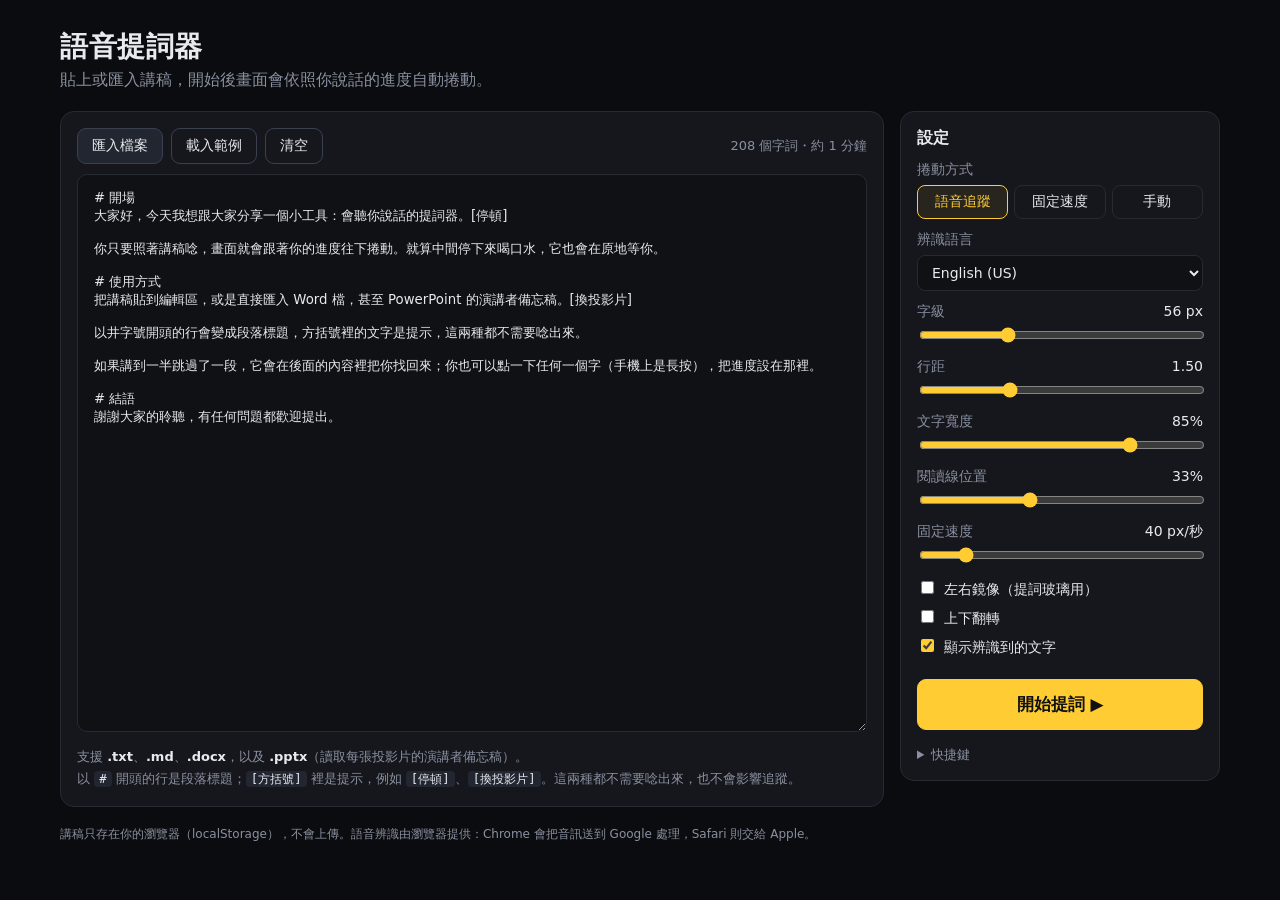
==== index.html @ fc582e8c "Add voice-tracking teleprompter Static web app for GitHub Pages: follows the speaker with the Web Sp" ====
<!doctype html>
<html lang="zh-Hant">
<head>
<meta charset="utf-8">
<meta name="viewport" content="width=device-width, initial-scale=1, viewport-fit=cover">
<title>語音提詞器</title>
<meta name="description" content="會聽你說話、自動跟上進度的簡報提詞器。">
<meta name="theme-color" content="#0b0c0f">
<meta name="apple-mobile-web-app-capable" content="yes">
<meta name="mobile-web-app-capable" content="yes">
<meta name="apple-mobile-web-app-status-bar-style" content="black-translucent">
<meta name="apple-mobile-web-app-title" content="提詞器">
<meta name="format-detection" content="telephone=no">
<link rel="manifest" href="manifest.webmanifest">
<link rel="apple-touch-icon" href="icon-180.png">
<link rel="icon" href="data:image/svg+xml,%3Csvg xmlns='http://www.w3.org/2000/svg' viewBox='0 0 64 64'%3E%3Crect width='64' height='64' rx='14' fill='%23111'/%3E%3Cpath d='M14 22h36M14 32h28M14 42h20' stroke='%23ffcc33' stroke-width='6' stroke-linecap='round'/%3E%3C/svg%3E">
<link rel="stylesheet" href="style.css">
</head>
<body>

<main id="editor">
  <header class="top">
    <h1>語音提詞器</h1>
    <p class="sub">貼上或匯入講稿，開始後畫面會依照你說話的進度自動捲動。</p>
  </header>

  <section class="grid">
    <div class="card script-card">
      <div class="toolbar">
        <label class="btn" for="file">匯入檔案</label>
        <input type="file" id="file" accept=".txt,.md,.markdown,.docx,.pptx,text/plain" hidden>
        <button id="sample" class="btn ghost" type="button">載入範例</button>
        <button id="clear" class="btn ghost" type="button">清空</button>
        <span id="stats" class="muted"></span>
      </div>
      <textarea id="script" spellcheck="false" placeholder="在這裡貼上講稿，或把 .txt / .md / .docx / .pptx 檔案拖進來。"></textarea>
      <p class="hint">
        支援 <b>.txt</b>、<b>.md</b>、<b>.docx</b>，以及 <b>.pptx</b>（讀取每張投影片的演講者備忘稿）。<br>
        以 <code>#</code> 開頭的行是段落標題；<code>[方括號]</code> 裡是提示，例如 <code>[停頓]</code>、<code>[換投影片]</code>。這兩種都不需要唸出來，也不會影響追蹤。
      </p>
    </div>

    <aside class="card settings">
      <h2>設定</h2>

      <fieldset class="seg">
        <legend>捲動方式</legend>
        <label><input type="radio" name="mode" value="voice" data-s="mode"> 語音追蹤</label>
        <label><input type="radio" name="mode" value="auto" data-s="mode"> 固定速度</label>
        <label><input type="radio" name="mode" value="manual" data-s="mode"> 手動</label>
      </fieldset>

      <label class="row">辨識語言
        <select id="lang" data-s="lang">
          <option value="zh-TW">中文（台灣）</option>
          <option value="zh-HK">粵語（香港）</option>
          <option value="zh-CN">普通话（中国大陆）</option>
          <option value="en-US">English (US)</option>
          <option value="en-GB">English (UK)</option>
          <option value="ja-JP">日本語</option>
          <option value="ko-KR">한국어</option>
          <option value="fr-FR">Français</option>
          <option value="de-DE">Deutsch</option>
          <option value="es-ES">Español</option>
        </select>
      </label>

      <label class="row">字級 <output data-for="fontSize"></output>
        <input type="range" min="20" max="140" step="2" data-s="fontSize">
      </label>
      <label class="row">行距 <output data-for="lineHeight"></output>
        <input type="range" min="1.1" max="2.4" step="0.05" data-s="lineHeight">
      </label>
      <label class="row">文字寬度 <output data-for="width"></output>
        <input type="range" min="40" max="100" step="1" data-s="width">
      </label>
      <label class="row">閱讀線位置 <output data-for="readingLine"></output>
        <input type="range" min="10" max="70" step="1" data-s="readingLine">
      </label>
      <label class="row">固定速度 <output data-for="speed"></output>
        <input type="range" min="5" max="250" step="5" data-s="speed">
      </label>

      <div class="checks">
        <label><input type="checkbox" data-s="mirrorX"> 左右鏡像（提詞玻璃用）</label>
        <label><input type="checkbox" data-s="mirrorY"> 上下翻轉</label>
        <label><input type="checkbox" data-s="transcript"> 顯示辨識到的文字</label>
      </div>

      <div id="support" class="notice" hidden></div>

      <button id="start" class="btn primary big" type="button">開始提詞 ▶</button>
      <button id="resume" class="btn ghost wide" type="button" hidden>從上次位置繼續</button>

      <details class="keys">
        <summary>快捷鍵</summary>
        <dl>
          <dt>空白鍵</dt><dd>開始／暫停</dd>
          <dt>← →</dt><dd>上一句／下一句（固定速度模式：調整段落）</dd>
          <dt>↑ ↓</dt><dd>上一段／下一段（固定速度模式：調整速度）</dd>
          <dt>PageUp / PageDown</dt><dd>上一段／下一段（簡報筆可用）</dd>
          <dt>+ −</dt><dd>放大／縮小字</dd>
          <dt>M</dt><dd>左右鏡像</dd>
          <dt>F</dt><dd>全螢幕</dd>
          <dt>Home</dt><dd>回到開頭</dd>
          <dt>Esc</dt><dd>回到編輯</dd>
          <dt>點一下文字</dt><dd>把進度設在那裡</dd>
          <dt>滾輪／拖曳</dt><dd>手動調整，停手後會從閱讀線重新對位</dd>
        </dl>
      </details>
    </aside>
  </section>

  <div class="mobile-bar"><button id="startMobile" class="btn primary" type="button">開始提詞 ▶</button></div>

  <footer class="foot muted">
    講稿只存在你的瀏覽器（localStorage），不會上傳。語音辨識由瀏覽器提供：Chrome 會把音訊送到 Google 處理，Safari 則交給 Apple。
  </footer>
</main>

<div id="prompter" hidden>
  <div id="stage">
    <div id="content"></div>
    <div id="marker"></div>
  </div>

  <div id="hud">
    <div class="hud-left">
      <span id="dot" class="dot"></span>
      <span id="status">已暫停</span>
      <span id="timer" class="mono">00:00</span>
      <span id="progress" class="mono">0%</span>
      <span id="section" class="section"></span>
    </div>
    <div class="hud-right">
      <button id="hToggle" class="main" type="button" title="開始／暫停（空白鍵）">▶</button>
      <button id="hSlower" class="auto-only" type="button" title="慢一點（↑）">慢</button>
      <button id="hFaster" class="auto-only" type="button" title="快一點（↓）">快</button>
      <button id="hHome" type="button" title="回到開頭（Home）">⟲</button>
      <button id="hSmaller" type="button" title="縮小字（−）">A−</button>
      <button id="hBigger" type="button" title="放大字（+）">A+</button>
      <button id="hMirror" type="button" title="左右鏡像（M）">⇋</button>
      <button id="hFull" type="button" title="全螢幕（F）">⛶</button>
      <button id="hExit" type="button" title="回到編輯（Esc）">✕</button>
    </div>
  </div>

  <div id="transcript"></div>
</div>

<div id="toast" role="status" aria-live="polite"></div>
<div id="drop">放開以匯入講稿</div>

<script src="app.js"></script>
</body>
</html>
---- style.css ----
:root {
  --fs: 56px;
  --lh: 1.5;
  --w: 85%;
  --rl: 33%;
  --bg: #0b0c0f;
  --panel: #15171c;
  --line: #262a33;
  --text: #e8eaf0;
  --muted: #8a90a0;
  --accent: #ffcc33;
  --accent2: #6aa0ff;
  --cue: #7fd1b9;
}

* { box-sizing: border-box; }
[hidden] { display: none !important; }

html { -webkit-text-size-adjust: 100%; text-size-adjust: 100%; }
html, body {
  margin: 0;
  min-height: 100%;
  background: var(--bg);
  color: var(--text);
  font-family: system-ui, -apple-system, "PingFang TC", "Noto Sans TC", "Microsoft JhengHei", "Hiragino Sans", sans-serif;
}

/* ---------- editor ---------- */
#editor { max-width: 1200px; margin: 0 auto; padding: 28px 20px 40px; }
.top h1 { margin: 0 0 4px; font-size: 28px; letter-spacing: .02em; }
.sub { margin: 0 0 20px; color: var(--muted); }

.grid { display: grid; grid-template-columns: minmax(0, 1fr) 320px; gap: 16px; align-items: start; }
@media (max-width: 860px) { .grid { grid-template-columns: 1fr; } }

.card { background: var(--panel); border: 1px solid var(--line); border-radius: 14px; padding: 16px; }
.card h2 { margin: 0 0 12px; font-size: 16px; }

.toolbar { display: flex; flex-wrap: wrap; gap: 8px; align-items: center; margin-bottom: 10px; }
#stats { margin-left: auto; font-size: 13px; }

textarea {
  width: 100%;
  min-height: 62vh;
  resize: vertical;
  background: #0f1115;
  color: var(--text);
  border: 1px solid var(--line);
  border-radius: 10px;
  padding: 14px 16px;
  font: 16px/1.75 inherit;
  font-family: inherit;
  outline: none;
}
textarea:focus { border-color: #3b4252; }

.hint { margin: 10px 0 0; font-size: 13px; line-height: 1.7; color: var(--muted); }
.hint b { color: var(--text); font-weight: 600; }
code { background: #222630; padding: 1px 5px; border-radius: 4px; font-size: .95em; color: var(--text); }

.btn {
  display: inline-flex; align-items: center; justify-content: center; gap: 6px;
  border: 1px solid #3a4050; background: #222630; color: var(--text);
  border-radius: 9px; padding: 8px 14px; font: inherit; font-size: 14px; cursor: pointer;
  user-select: none;
}
.btn:hover { background: #2a2f3b; }
.btn.ghost { background: transparent; }
.btn.primary { background: var(--accent); border-color: var(--accent); color: #111; font-weight: 700; }
.btn.primary:hover { filter: brightness(1.05); }
.btn.big { width: 100%; padding: 13px; font-size: 17px; margin-top: 14px; }
.btn.wide { width: 100%; margin-top: 8px; }

.settings .row { display: block; font-size: 14px; margin: 12px 0; color: var(--muted); }
.settings .row output { float: right; color: var(--text); font-variant-numeric: tabular-nums; }
.settings input[type=range] { width: 100%; margin-top: 6px; accent-color: var(--accent); }
.settings select {
  display: block; width: 100%; margin-top: 6px; padding: 8px 10px; border-radius: 8px;
  background: #0f1115; color: var(--text); border: 1px solid var(--line); font: inherit;
}
.seg { border: 0; padding: 0; margin: 0 0 6px; display: flex; gap: 6px; flex-wrap: wrap; }
.seg legend { font-size: 14px; color: var(--muted); margin-bottom: 6px; padding: 0; }
.seg label {
  flex: 1; text-align: center; font-size: 14px; padding: 7px 6px; border-radius: 8px;
  border: 1px solid var(--line); cursor: pointer; white-space: nowrap;
}
.seg input { display: none; }
.seg label:has(input:checked) { border-color: var(--accent); color: var(--accent); background: rgba(255, 204, 51, .08); }
.seg label:has(input:disabled) { opacity: .4; cursor: not-allowed; }
.checks label { display: block; font-size: 14px; margin: 8px 0; cursor: pointer; }
.checks input { accent-color: var(--accent); margin-right: 6px; }

.notice { margin-top: 12px; padding: 10px 12px; font-size: 13px; line-height: 1.6; border-radius: 9px; background: #2b2412; border: 1px solid #5a4a1a; color: #f3dca0; }

.keys { margin-top: 16px; font-size: 13px; color: var(--muted); }
.keys summary { cursor: pointer; }
.keys dl { display: grid; grid-template-columns: auto 1fr; gap: 4px 12px; margin: 10px 0 0; }
.keys dt { color: var(--text); white-space: nowrap; }
.keys dd { margin: 0; }

.foot { margin-top: 18px; font-size: 12px; line-height: 1.6; }
.muted { color: var(--muted); }

/* ---------- prompter ---------- */
#prompter { position: fixed; inset: 0; background: #000; overflow: hidden; }
#stage { position: absolute; inset: 0; overflow: hidden; touch-action: none; cursor: grab; }
#stage.dragging { cursor: grabbing; }
#stage.mx { transform: scaleX(-1); }
#stage.my { transform: scaleY(-1); }
#stage.mx.my { transform: scale(-1, -1); }

#content {
  position: relative;
  display: flow-root; /* stop the first child's margin collapsing through (keeps offsetTop math exact) */
  width: var(--w);
  max-width: 100%;
  margin: 0 auto;
  padding: 0 1em 100vh;
  font-size: var(--fs);
  line-height: var(--lh);
  font-weight: 600;
  color: #fff;
  will-change: transform;
  word-break: normal;
  overflow-wrap: anywhere;
  user-select: none;
  -webkit-user-select: none;
}
#content p { margin: 0 0 .7em; }
#content .sec {
  margin: 1.1em 0 .35em; font-size: .45em; line-height: 1.3; font-weight: 700;
  color: var(--accent2); letter-spacing: .04em;
}
#content .sec::before { content: "§ "; opacity: .6; }
#content .cue {
  display: inline-block; font-size: .5em; line-height: 1.4; font-weight: 500; vertical-align: .25em;
  color: var(--cue); border: 1px solid currentColor; border-radius: .4em; padding: 0 .4em; margin: 0 .25em;
}
#content .end { text-align: center; font-size: .5em; color: #555; margin-top: 2em; }
#content .empty { color: #666; font-size: .5em; text-align: center; margin-top: 30vh; }

.w { transition: color .25s ease; border-radius: .12em; }
.w.read { color: #4a4e58; }
.w.cur { color: #fff; background: rgba(255, 204, 51, .28); box-shadow: 0 0 0 .06em rgba(255, 204, 51, .28); }
.sec.read, .cue.read { opacity: .35; }

#marker { position: absolute; left: 0; right: 0; top: var(--rl); height: 0; pointer-events: none; border-top: 2px solid rgba(255, 204, 51, .18); }
#marker::before {
  content: ""; position: absolute; left: 6px; top: -13px;
  border-style: solid; border-width: 12px 0 12px 18px; border-color: transparent transparent transparent var(--accent);
}

#hud {
  position: absolute; top: 0; left: 0; right: 0; z-index: 5;
  display: flex; justify-content: space-between; align-items: center; gap: 12px;
  padding: 10px 14px calc(22px); padding-top: max(10px, env(safe-area-inset-top));
  background: linear-gradient(rgba(0, 0, 0, .85), rgba(0, 0, 0, 0));
  font-size: 15px; color: #cfd3dc;
  opacity: 0; transition: opacity .3s; pointer-events: none;
}
#prompter.hud-on #hud { opacity: 1; pointer-events: auto; }
.hud-left { display: flex; align-items: center; gap: 14px; min-width: 0; }
.hud-right { display: flex; gap: 6px; flex-shrink: 0; }
.hud-right button {
  min-width: 38px; height: 34px; padding: 0 10px; border-radius: 8px; border: 1px solid #3a3f4b;
  background: rgba(30, 33, 40, .9); color: #e8eaf0; font: inherit; font-size: 15px; cursor: pointer;
}
.hud-right button:hover { background: #2c313c; }
.mono { font-variant-numeric: tabular-nums; }
.section { color: var(--accent2); white-space: nowrap; overflow: hidden; text-overflow: ellipsis; }
.dot { width: 10px; height: 10px; border-radius: 50%; background: #555; flex-shrink: 0; }
.dot.on { background: #ff4d4d; box-shadow: 0 0 0 0 rgba(255, 77, 77, .6); animation: pulse 1.4s infinite; }
.dot.play { background: #4dd17a; }
@keyframes pulse { 70% { box-shadow: 0 0 0 8px rgba(255, 77, 77, 0); } 100% { box-shadow: 0 0 0 0 rgba(255, 77, 77, 0); } }

#transcript {
  position: absolute; left: 50%; bottom: max(14px, env(safe-area-inset-bottom)); transform: translateX(-50%); z-index: 4;
  max-width: 92%; padding: 6px 12px; border-radius: 8px;
  background: rgba(0, 0, 0, .7); color: #9aa3b5; font-size: 15px;
  white-space: nowrap; overflow: hidden; text-overflow: ellipsis; pointer-events: none;
}
#transcript:empty { display: none; }
#transcript .interim { color: #6c7488; }

#toast {
  position: fixed; left: 50%; bottom: 60px; transform: translate(-50%, 20px); z-index: 20;
  max-width: 90vw; padding: 10px 16px; border-radius: 10px; background: #2a2f3b; color: #fff;
  font-size: 14px; line-height: 1.5; box-shadow: 0 8px 30px rgba(0, 0, 0, .4);
  opacity: 0; pointer-events: none; transition: opacity .25s, transform .25s;
}
#toast.show { opacity: 1; transform: translate(-50%, 0); }

#drop {
  position: fixed; inset: 12px; z-index: 30; display: none; align-items: center; justify-content: center;
  border: 3px dashed var(--accent); border-radius: 18px; background: rgba(11, 12, 15, .85);
  font-size: 24px; color: var(--accent); pointer-events: none;
}
#drop.show { display: flex; }

/* ---------- phones & touch ---------- */
body.prompting { overflow: hidden; overscroll-behavior: none; position: fixed; inset: 0; }
#prompter { height: 100vh; height: 100dvh; }
#content {
  padding-left: max(1em, env(safe-area-inset-left));
  padding-right: max(1em, env(safe-area-inset-right));
  -webkit-touch-callout: none;
}
.hud-right button { touch-action: manipulation; -webkit-tap-highlight-color: transparent; }
.hud-right button.main { background: var(--accent); border-color: var(--accent); color: #111; font-weight: 700; }
.auto-only { display: none; }
#prompter.mode-auto .auto-only { display: inline-block; }

.mobile-bar { display: none; }
@media (max-width: 860px) {
  #editor { padding: max(16px, env(safe-area-inset-top)) max(14px, env(safe-area-inset-right)) 96px max(14px, env(safe-area-inset-left)); }
  .top h1 { font-size: 24px; }
  textarea { min-height: 48vh; }
  #start { display: none; }
  .mobile-bar {
    display: block; position: fixed; left: 0; right: 0; bottom: 0; z-index: 10;
    padding: 10px max(14px, env(safe-area-inset-right)) max(10px, env(safe-area-inset-bottom)) max(14px, env(safe-area-inset-left));
    background: linear-gradient(rgba(11, 12, 15, 0), rgba(11, 12, 15, .95) 35%);
  }
  .mobile-bar .btn { width: 100%; padding: 14px; font-size: 17px; border-radius: 12px; }
}

/* controls at the bottom, thumb-sized, on touch screens */
@media (pointer: coarse) {
  #hud {
    top: auto; bottom: 0; flex-wrap: wrap; row-gap: 8px;
    padding: 26px max(12px, env(safe-area-inset-right)) max(12px, env(safe-area-inset-bottom)) max(12px, env(safe-area-inset-left));
    background: linear-gradient(rgba(0, 0, 0, 0), rgba(0, 0, 0, .9) 40%);
  }
  .hud-right button { min-width: 44px; height: 44px; font-size: 16px; border-radius: 10px; }
  #transcript { bottom: auto; top: max(10px, env(safe-area-inset-top)); }
  .settings input[type=range] { height: 28px; }
  .checks label { padding: 4px 0; }
  .seg label { padding: 10px 6px; }
}
@media (pointer: coarse) and (max-width: 600px) {
  .hud-left, .hud-right { width: 100%; }
  .hud-right { justify-content: space-between; }
  .hud-right button { flex: 1; min-width: 0; padding: 0 4px; }
  .section { flex: 1; min-width: 0; }
}
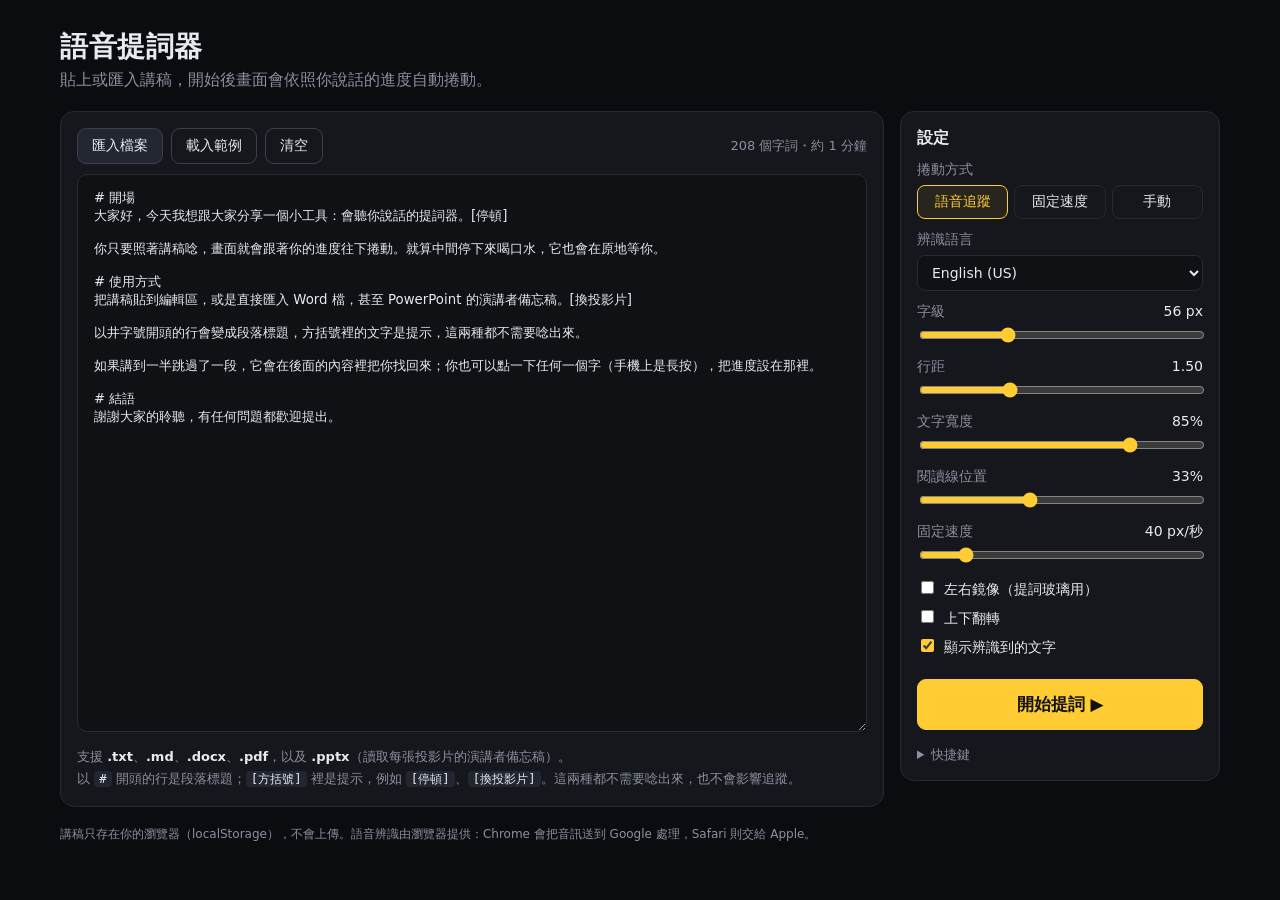
==== commit 57eae999: "Fix iPhone speech tracking, add PDF import - iOS Safari: use single-utterance recognition with auto-" ====
--- a/index.html
+++ b/index.html
@@ -28,14 +28,14 @@
     <div class="card script-card">
       <div class="toolbar">
         <label class="btn" for="file">匯入檔案</label>
-        <input type="file" id="file" accept=".txt,.md,.markdown,.docx,.pptx,text/plain" hidden>
+        <input type="file" id="file" accept=".txt,.md,.markdown,.docx,.pptx,.pdf,text/plain,application/pdf" hidden>
         <button id="sample" class="btn ghost" type="button">載入範例</button>
         <button id="clear" class="btn ghost" type="button">清空</button>
         <span id="stats" class="muted"></span>
       </div>
-      <textarea id="script" spellcheck="false" placeholder="在這裡貼上講稿，或把 .txt / .md / .docx / .pptx 檔案拖進來。"></textarea>
+      <textarea id="script" spellcheck="false" placeholder="在這裡貼上講稿，或把 .txt / .md / .docx / .pdf / .pptx 檔案拖進來。"></textarea>
       <p class="hint">
-        支援 <b>.txt</b>、<b>.md</b>、<b>.docx</b>，以及 <b>.pptx</b>（讀取每張投影片的演講者備忘稿）。<br>
+        支援 <b>.txt</b>、<b>.md</b>、<b>.docx</b>、<b>.pdf</b>，以及 <b>.pptx</b>（讀取每張投影片的演講者備忘稿）。<br>
         以 <code>#</code> 開頭的行是段落標題；<code>[方括號]</code> 裡是提示，例如 <code>[停頓]</code>、<code>[換投影片]</code>。這兩種都不需要唸出來，也不會影響追蹤。
       </p>
     </div>
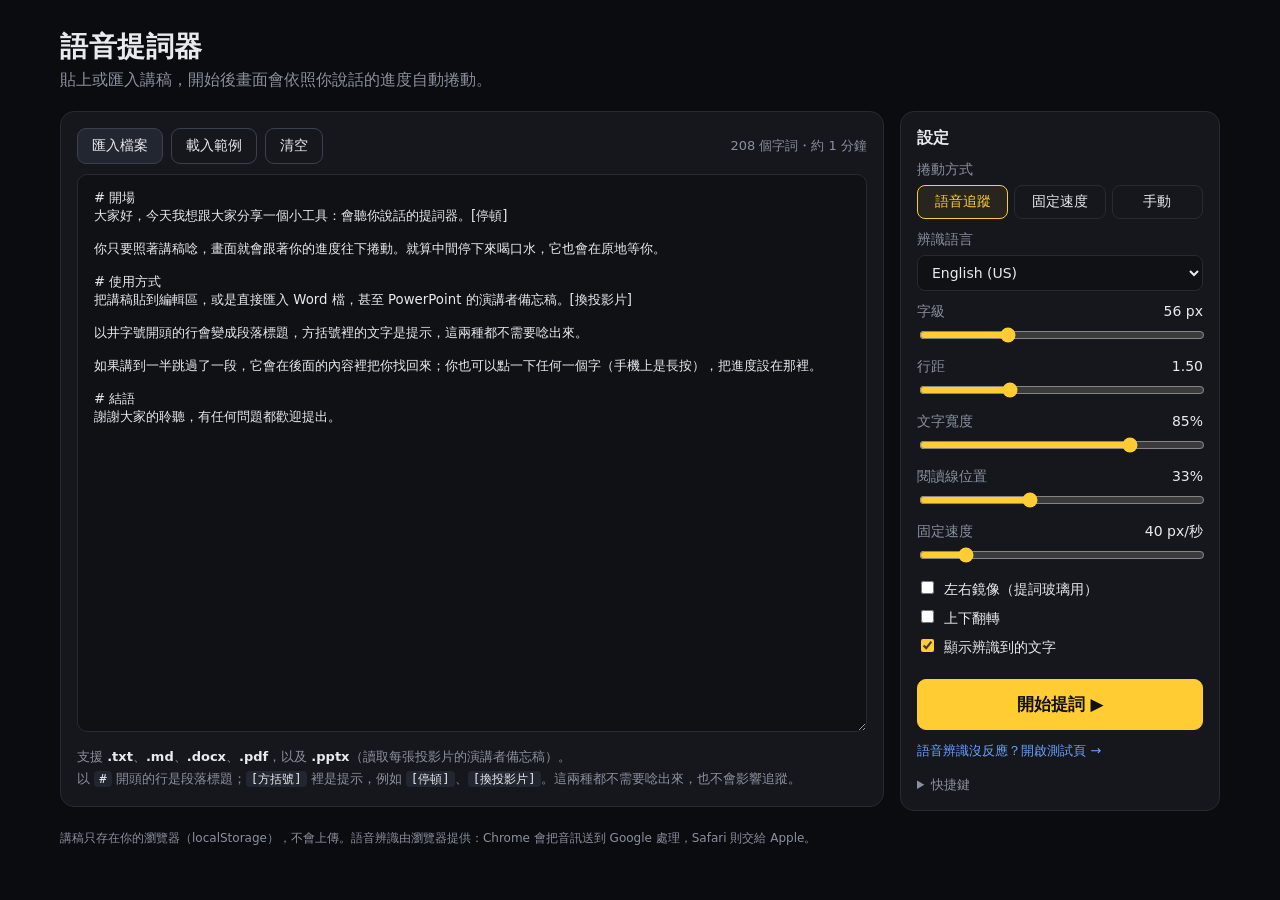
==== commit 81df64de: "Add speech recognition test page for iPhone debugging Logs every SpeechRecognition event with timest" ====
--- a/index.html
+++ b/index.html
@@ -91,6 +91,7 @@
 
       <button id="start" class="btn primary big" type="button">開始提詞 ▶</button>
       <button id="resume" class="btn ghost wide" type="button" hidden>從上次位置繼續</button>
+      <a class="testlink" href="mic-test.html">語音辨識沒反應？開啟測試頁 →</a>
 
       <details class="keys">
         <summary>快捷鍵</summary>
--- a/style.css
+++ b/style.css
@@ -92,6 +92,7 @@
 
 .notice { margin-top: 12px; padding: 10px 12px; font-size: 13px; line-height: 1.6; border-radius: 9px; background: #2b2412; border: 1px solid #5a4a1a; color: #f3dca0; }
 
+.testlink { display: block; margin-top: 12px; font-size: 13px; color: var(--accent2); text-decoration: none; }
 .keys { margin-top: 16px; font-size: 13px; color: var(--muted); }
 .keys summary { cursor: pointer; }
 .keys dl { display: grid; grid-template-columns: auto 1fr; gap: 4px 12px; margin: 10px 0 0; }
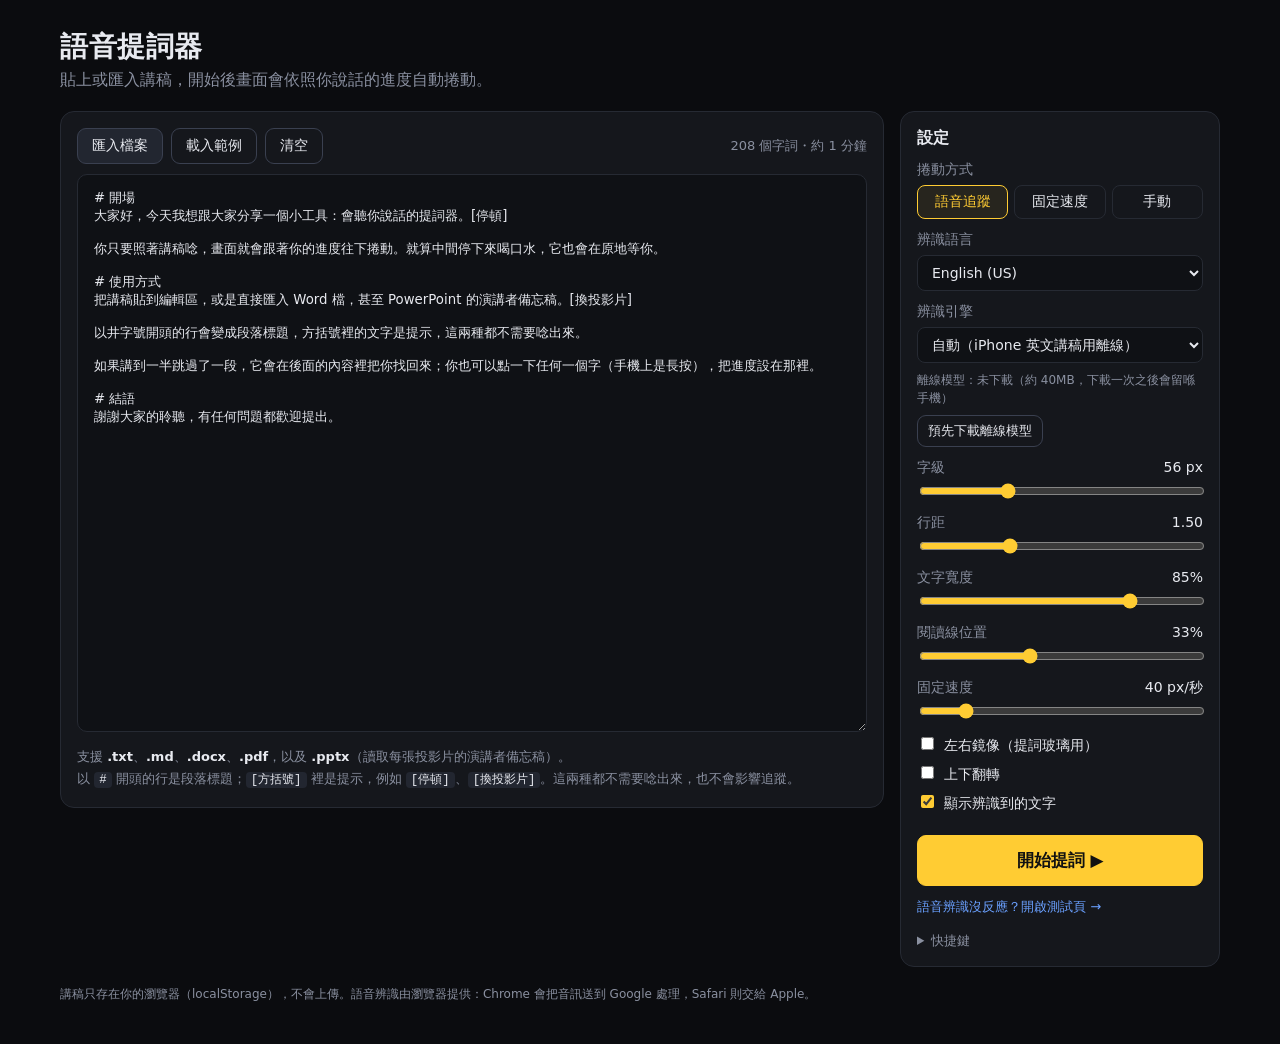
==== commit 9da0e489: "Add offline speech recognition (Vosk) for iPhone; share speech log Safari's speech service on iPhone" ====
--- a/index.html
+++ b/index.html
@@ -64,6 +64,18 @@
           <option value="es-ES">Español</option>
         </select>
       </label>
+
+      <label class="row">辨識引擎
+        <select id="engine" data-s="engine">
+          <option value="auto">自動（iPhone 英文講稿用離線）</option>
+          <option value="browser">瀏覽器內建（Apple／Google）</option>
+          <option value="offline">離線（喺網頁入面辨識，只限英文）</option>
+        </select>
+      </label>
+      <div class="engine-box">
+        <span id="engineStatus" class="muted"></span>
+        <button id="preload" class="btn ghost small" type="button">預先下載離線模型</button>
+      </div>
 
       <label class="row">字級 <output data-for="fontSize"></output>
         <input type="range" min="20" max="140" step="2" data-s="fontSize">
@@ -142,11 +154,21 @@
       <button id="hBigger" type="button" title="放大字（+）">A+</button>
       <button id="hMirror" type="button" title="左右鏡像（M）">⇋</button>
       <button id="hFull" type="button" title="全螢幕（F）">⛶</button>
+      <button id="hLog" type="button" title="語音紀錄">紀錄</button>
       <button id="hExit" type="button" title="回到編輯（Esc）">✕</button>
     </div>
   </div>
 
   <div id="transcript"></div>
+
+  <div id="logPanel" hidden>
+    <div class="log-head">
+      <b>語音辨識紀錄</b>
+      <span><button id="logCopy" type="button">分享／複製</button> <button id="logClose" type="button">關閉</button></span>
+    </div>
+    <pre id="logText"></pre>
+    <p class="log-tip">撳「分享／複製」再揀「拷貝」；或者長按上面文字揀「全選」再複製。</p>
+  </div>
 </div>
 
 <div id="toast" role="status" aria-live="polite"></div>
--- a/style.css
+++ b/style.css
@@ -244,3 +244,20 @@
   .hud-right button { flex: 1; min-width: 0; padding: 0 4px; }
   .section { flex: 1; min-width: 0; }
 }
+
+#logPanel {
+  position: absolute; z-index: 8; left: max(10px, env(safe-area-inset-left)); right: max(10px, env(safe-area-inset-right));
+  top: max(10px, env(safe-area-inset-top)); bottom: 90px;
+  display: flex; flex-direction: column; background: rgba(15, 17, 21, .96); border: 1px solid #3a3f4b; border-radius: 12px;
+}
+.log-head { display: flex; justify-content: space-between; align-items: center; padding: 10px 12px; border-bottom: 1px solid #262a33; }
+.log-head button { font: inherit; font-size: 15px; color: #e8eaf0; background: #222630; border: 1px solid #3a4050; border-radius: 8px; padding: 8px 14px; }
+#logText { flex: 1; margin: 0; padding: 10px 12px; overflow: auto; font: 12px/1.45 ui-monospace, Menlo, monospace; color: #b8c0d0; white-space: pre-wrap; word-break: break-word; }
+
+#transcript .stalled { color: #ffcc33; font-weight: 700; }
+
+#logText { -webkit-user-select: text; user-select: text; }
+.log-tip { margin: 0; padding: 6px 12px 10px; font-size: 12px; color: #8a90a0; }
+.engine-box { display: flex; flex-wrap: wrap; gap: 8px; align-items: center; font-size: 12px; margin: -4px 0 8px; }
+.engine-box .muted { flex: 1 1 100%; line-height: 1.5; }
+.btn.small { padding: 6px 10px; font-size: 13px; }
